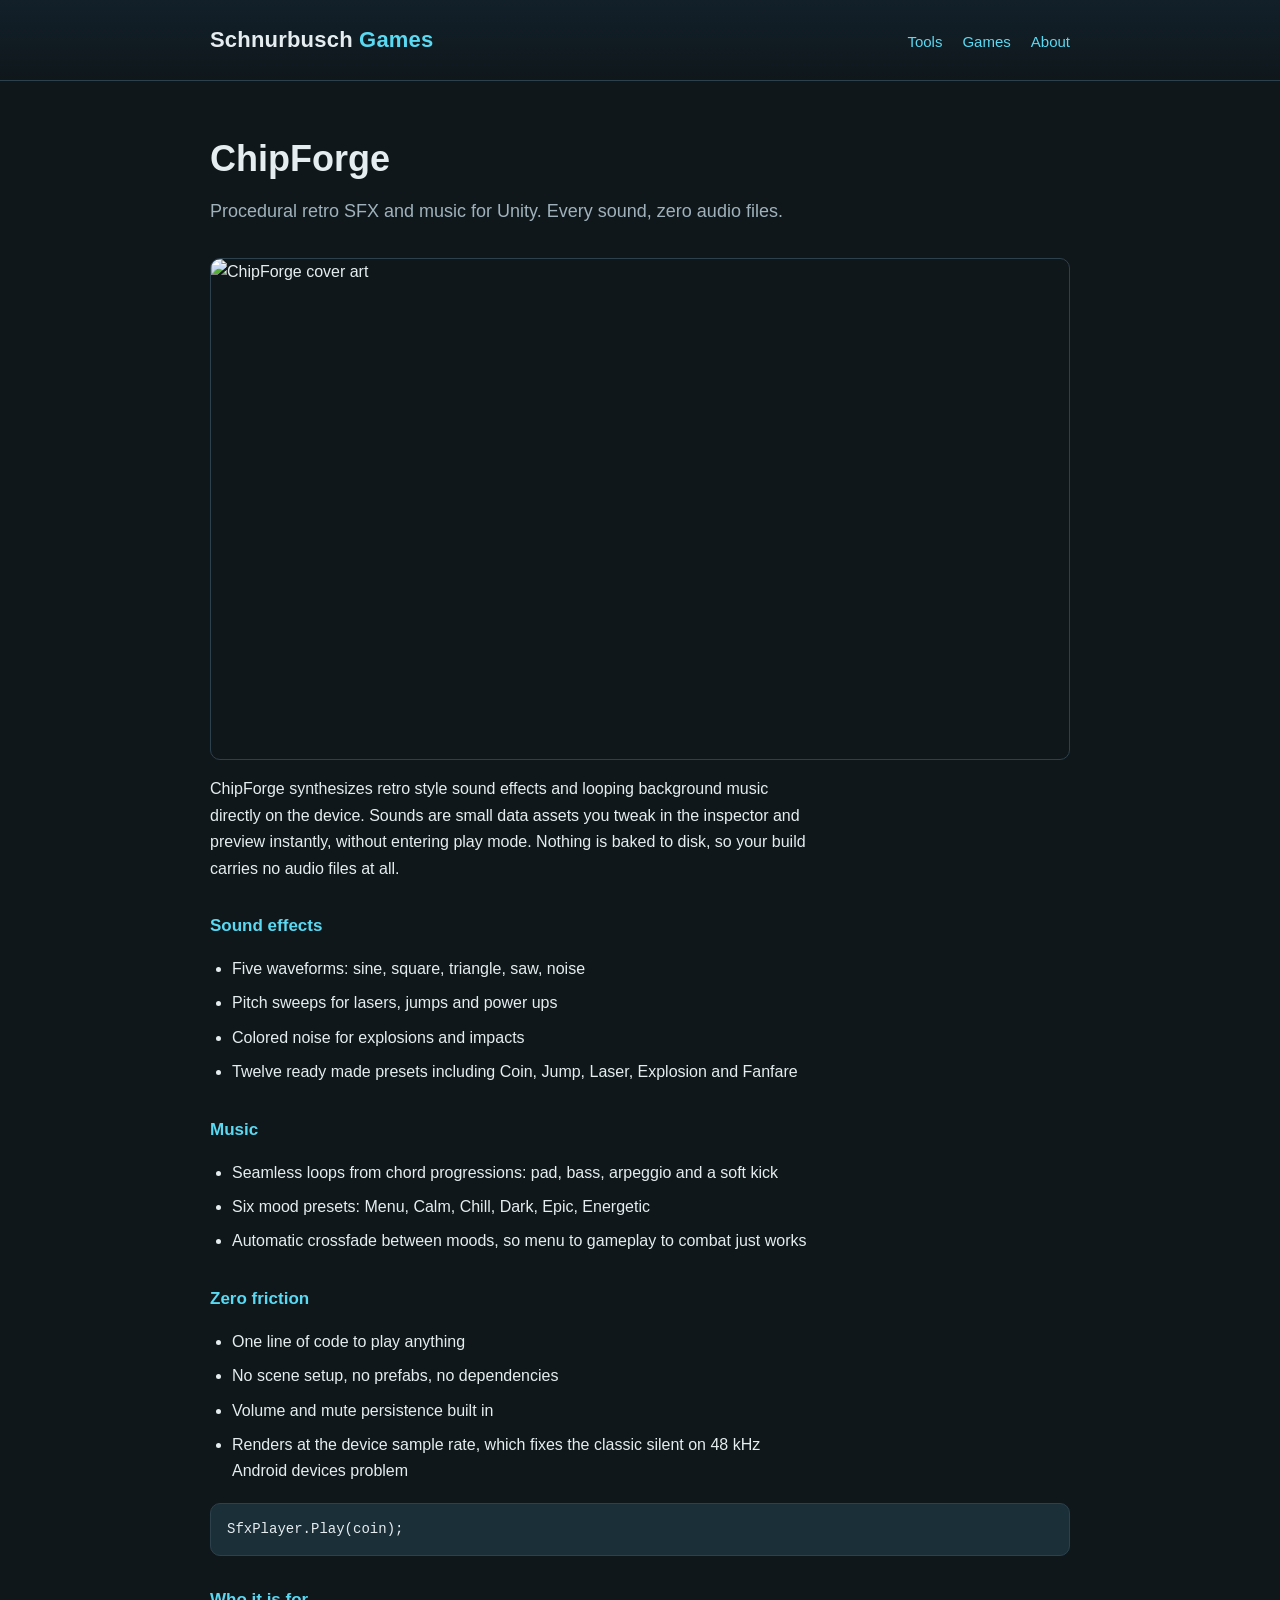
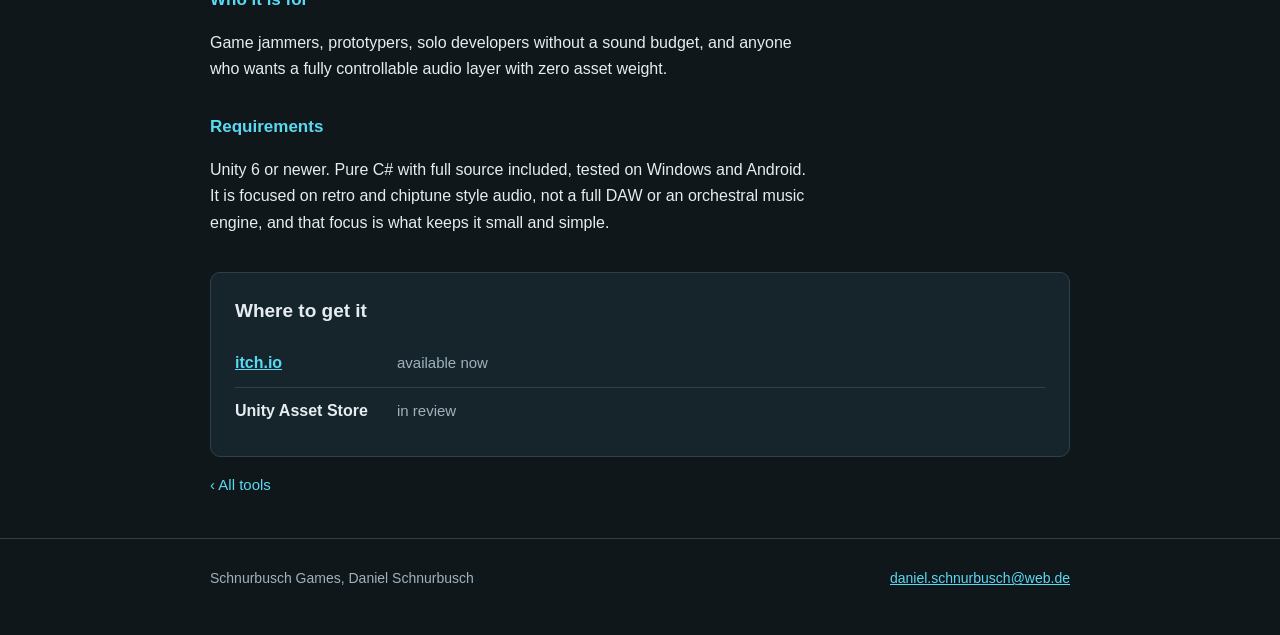
==== chipforge.html @ 0c029e45 "Add files via upload" ====
<!doctype html>
<html lang="en">
<head>
<meta charset="utf-8">
<meta name="viewport" content="width=device-width, initial-scale=1">
<title>ChipForge, procedural retro SFX and music for Unity | Schnurbusch Games</title>
<meta name="description" content="ChipForge synthesizes chiptune sound effects and looping music at runtime in Unity. Zero audio files, full C# source.">
<link rel="stylesheet" href="style.css">
</head>
<body>

<header class="site-head">
  <div class="wrap">
    <a class="brand" href="index.html">Schnurbusch <span>Games</span></a>
    <nav class="site-nav">
      <a href="index.html#tools">Tools</a>
      <a href="index.html#games">Games</a>
      <a href="index.html#about">About</a>
    </nav>
  </div>
</header>

<main class="wrap">

  <div class="product-head">
    <h1>ChipForge</h1>
    <p class="tagline">Procedural retro SFX and music for Unity. Every sound, zero audio files.</p>
  </div>

  <div class="product-shot">
    <img src="img/chipforge.png" alt="ChipForge cover art" width="630" height="500">
  </div>

  <div class="prose">

    <p>ChipForge synthesizes retro style sound effects and looping background music
       directly on the device. Sounds are small data assets you tweak in the inspector
       and preview instantly, without entering play mode. Nothing is baked to disk, so
       your build carries no audio files at all.</p>

    <h3>Sound effects</h3>
    <ul>
      <li>Five waveforms: sine, square, triangle, saw, noise</li>
      <li>Pitch sweeps for lasers, jumps and power ups</li>
      <li>Colored noise for explosions and impacts</li>
      <li>Twelve ready made presets including Coin, Jump, Laser, Explosion and Fanfare</li>
    </ul>

    <h3>Music</h3>
    <ul>
      <li>Seamless loops from chord progressions: pad, bass, arpeggio and a soft kick</li>
      <li>Six mood presets: Menu, Calm, Chill, Dark, Epic, Energetic</li>
      <li>Automatic crossfade between moods, so menu to gameplay to combat just works</li>
    </ul>

    <h3>Zero friction</h3>
    <ul>
      <li>One line of code to play anything</li>
      <li>No scene setup, no prefabs, no dependencies</li>
      <li>Volume and mute persistence built in</li>
      <li>Renders at the device sample rate, which fixes the classic silent on
          48 kHz Android devices problem</li>
    </ul>

    <pre class="code"><code>SfxPlayer.Play(coin);</code></pre>

    <h3>Who it is for</h3>
    <p>Game jammers, prototypers, solo developers without a sound budget, and anyone
       who wants a fully controllable audio layer with zero asset weight.</p>

    <h3>Requirements</h3>
    <p>Unity 6 or newer. Pure C# with full source included, tested on Windows and
       Android. It is focused on retro and chiptune style audio, not a full DAW or an
       orchestral music engine, and that focus is what keeps it small and simple.</p>

  </div>

  <div class="availability">
    <h2>Where to get it</h2>
    <ul>
      <li>
        <span class="where"><a href="https://schnurbusch.itch.io/chipforge">itch.io</a></span>
        <span class="status">available now</span>
      </li>
      <li>
        <span class="where">Unity Asset Store</span>
        <span class="status">in review</span>
      </li>
    </ul>
  </div>

  <a class="back" href="index.html">All tools</a>

</main>

<footer class="site-foot">
  <div class="wrap">
    <span>Schnurbusch Games, Daniel Schnurbusch</span>
    <span><a href="mailto:daniel.schnurbusch@web.de">daniel.schnurbusch@web.de</a></span>
  </div>
</footer>

</body>
</html>
---- style.css ----
/* Schnurbusch Games, shared stylesheet.
   Palette matches the itch.io storefront so the whole brand reads as one thing. */

:root {
  --bg: #0f171b;
  --panel: #16242c;
  --panel-2: #1b2f39;
  --border: #2c414c;
  --text: #e6edf0;
  --muted: #9fb2bc;
  --accent: #59d9f2;
  --accent-ink: #06222b;
  --radius: 10px;
  --maxw: 900px;
}

* { box-sizing: border-box; }

html { scroll-behavior: smooth; }

body {
  margin: 0;
  background: var(--bg);
  color: var(--text);
  font: 16px/1.65 -apple-system, BlinkMacSystemFont, "Segoe UI", Roboto, Helvetica, Arial, sans-serif;
  -webkit-font-smoothing: antialiased;
}

a { color: var(--accent); }
a:hover { color: #8fe8ff; }

img { max-width: 100%; height: auto; display: block; }

.wrap {
  max-width: var(--maxw);
  margin: 0 auto;
  padding: 0 20px;
}

/* Header */

.site-head {
  border-bottom: 1px solid var(--border);
  background: linear-gradient(180deg, #12202a 0%, var(--bg) 100%);
}

.site-head .wrap {
  display: flex;
  flex-wrap: wrap;
  align-items: baseline;
  gap: 8px 24px;
  padding-top: 22px;
  padding-bottom: 22px;
}

.brand {
  font-size: 22px;
  font-weight: 700;
  letter-spacing: 0.2px;
  color: var(--text);
  text-decoration: none;
  white-space: nowrap;
}
.brand span { color: var(--accent); }

.site-nav {
  margin-left: auto;
  display: flex;
  gap: 20px;
  font-size: 15px;
}
.site-nav a { text-decoration: none; }
.site-nav a:hover { text-decoration: underline; }

/* Hero */

.hero { padding: 56px 0 12px; }

.hero h1 {
  margin: 0 0 14px;
  font-size: clamp(28px, 5vw, 40px);
  line-height: 1.2;
}

.hero p {
  margin: 0 0 12px;
  font-size: 18px;
  color: var(--muted);
  max-width: 62ch;
}

/* Sections */

section { padding: 40px 0; }

h2 {
  font-size: 22px;
  margin: 0 0 6px;
  padding-bottom: 10px;
  border-bottom: 1px solid var(--border);
}

.section-note {
  color: var(--muted);
  font-size: 15px;
  margin: 0 0 24px;
}

/* Product grid */

.grid {
  display: grid;
  grid-template-columns: repeat(auto-fill, minmax(260px, 1fr));
  gap: 20px;
  margin-top: 24px;
}

.card {
  background: var(--panel);
  border: 1px solid var(--border);
  border-radius: var(--radius);
  overflow: hidden;
  display: flex;
  flex-direction: column;
  transition: border-color .15s ease, transform .15s ease;
}
.card:hover { border-color: var(--accent); transform: translateY(-2px); }

.card .shot {
  background: #0c1418;
  border-bottom: 1px solid var(--border);
}

.card-body {
  padding: 16px 18px 18px;
  display: flex;
  flex-direction: column;
  flex: 1;
}

.card h3 {
  margin: 0 0 6px;
  font-size: 18px;
}
.card h3 a { text-decoration: none; color: var(--text); }
.card:hover h3 a { color: var(--accent); }

.card p {
  margin: 0 0 16px;
  color: var(--muted);
  font-size: 15px;
  flex: 1;
}

.more {
  font-size: 14px;
  font-weight: 600;
  text-decoration: none;
  align-self: flex-start;
}
.more::after { content: " \203A"; }

/* Product page */

.product-head { padding: 48px 0 8px; }

.product-head h1 {
  margin: 0 0 8px;
  font-size: clamp(26px, 4.6vw, 36px);
}

.tagline {
  margin: 0 0 24px;
  font-size: 18px;
  color: var(--muted);
  max-width: 62ch;
}

.product-shot {
  border: 1px solid var(--border);
  border-radius: var(--radius);
  overflow: hidden;
  margin-bottom: 8px;
}

.prose p { max-width: 68ch; }
.prose ul { max-width: 68ch; padding-left: 22px; }
.prose li { margin-bottom: 8px; }

.prose h3 {
  font-size: 17px;
  margin: 30px 0 10px;
  color: var(--accent);
}

code, .code {
  font-family: ui-monospace, SFMono-Regular, Menlo, Consolas, monospace;
  font-size: 14px;
}

code {
  background: var(--panel-2);
  border: 1px solid var(--border);
  border-radius: 4px;
  padding: 1px 6px;
}

pre.code {
  background: var(--panel-2);
  border: 1px solid var(--border);
  border-radius: var(--radius);
  padding: 14px 16px;
  overflow-x: auto;
  margin: 18px 0;
}
pre.code code { background: none; border: 0; padding: 0; }

/* Availability block, the only place with store links */

.availability {
  background: var(--panel);
  border: 1px solid var(--border);
  border-radius: var(--radius);
  padding: 22px 24px;
  margin: 36px 0 8px;
}

.availability h2 {
  border: 0;
  padding: 0;
  margin: 0 0 14px;
  font-size: 19px;
}

.availability ul {
  list-style: none;
  margin: 0;
  padding: 0;
}

.availability li {
  padding: 10px 0;
  border-top: 1px solid var(--border);
  display: flex;
  flex-wrap: wrap;
  align-items: baseline;
  gap: 6px 12px;
}
.availability li:first-child { border-top: 0; }

.availability .where { font-weight: 600; min-width: 150px; }
.availability .status { color: var(--muted); font-size: 15px; }

/* Footer */

.site-foot {
  border-top: 1px solid var(--border);
  margin-top: 40px;
  padding: 28px 0 44px;
  color: var(--muted);
  font-size: 14px;
}

.site-foot .wrap {
  display: flex;
  flex-wrap: wrap;
  gap: 8px 24px;
  justify-content: space-between;
}

.back {
  display: inline-block;
  margin-top: 8px;
  font-size: 15px;
  text-decoration: none;
}
.back::before { content: "\2039  "; }

@media (max-width: 560px) {
  .site-nav { gap: 14px; font-size: 14px; }
  .availability { padding: 18px; }
  .availability .where { min-width: 0; }
}
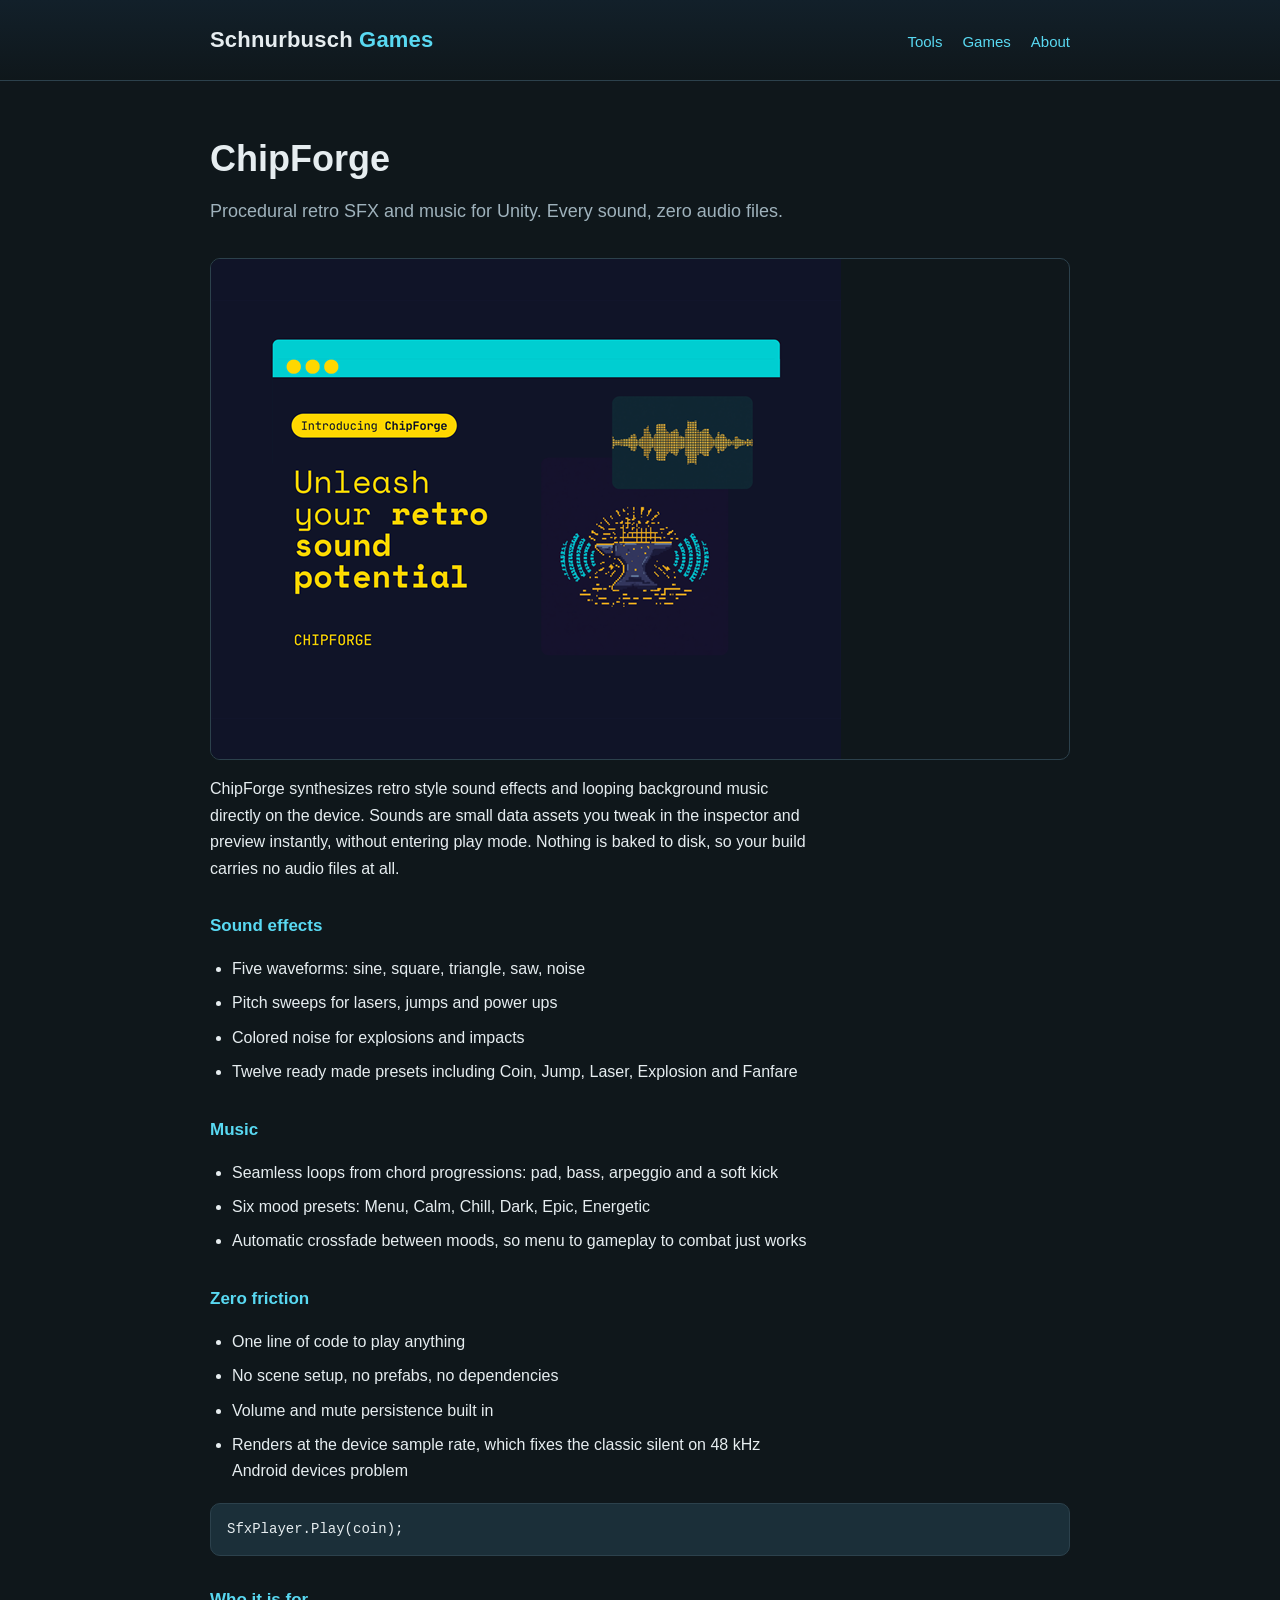
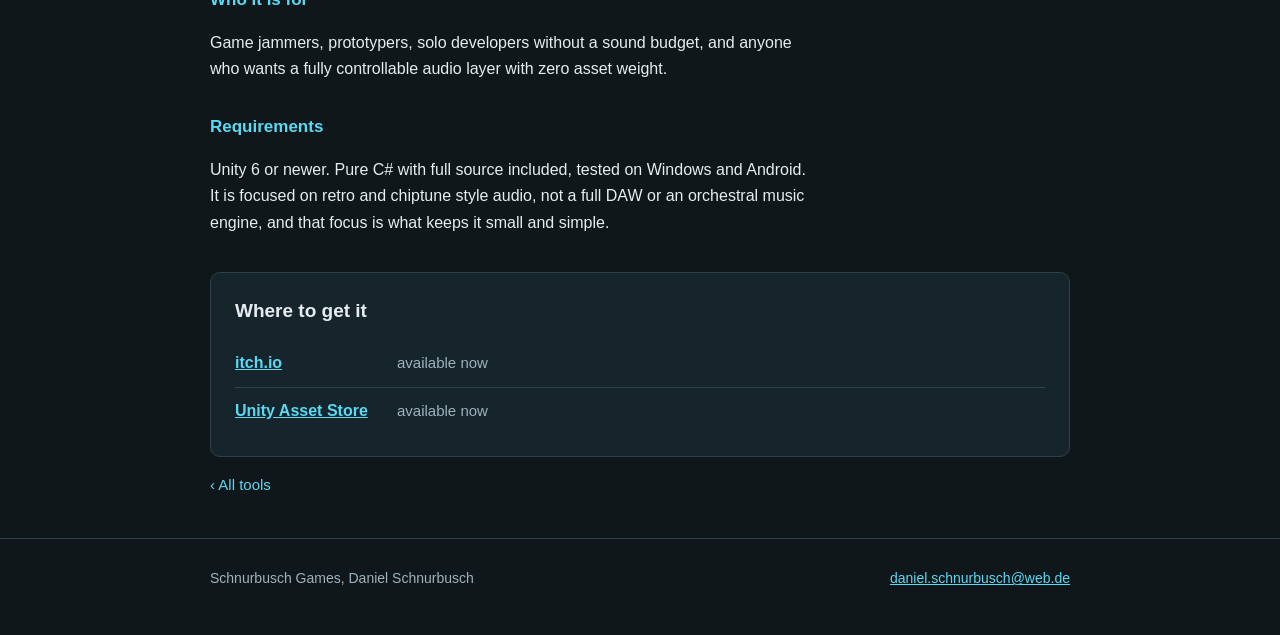
==== commit 57982e61: "ChipForge is live on the Unity Asset Store" ====
--- a/chipforge.html
+++ b/chipforge.html
@@ -83,8 +83,8 @@
         <span class="status">available now</span>
       </li>
       <li>
-        <span class="where">Unity Asset Store</span>
-        <span class="status">in review</span>
+        <span class="where"><a href="https://assetstore.unity.com/packages/tools/audio/chipforge-procedural-retro-sfx-music-zero-audio-files-386476">Unity Asset Store</a></span>
+        <span class="status">available now</span>
       </li>
     </ul>
   </div>
